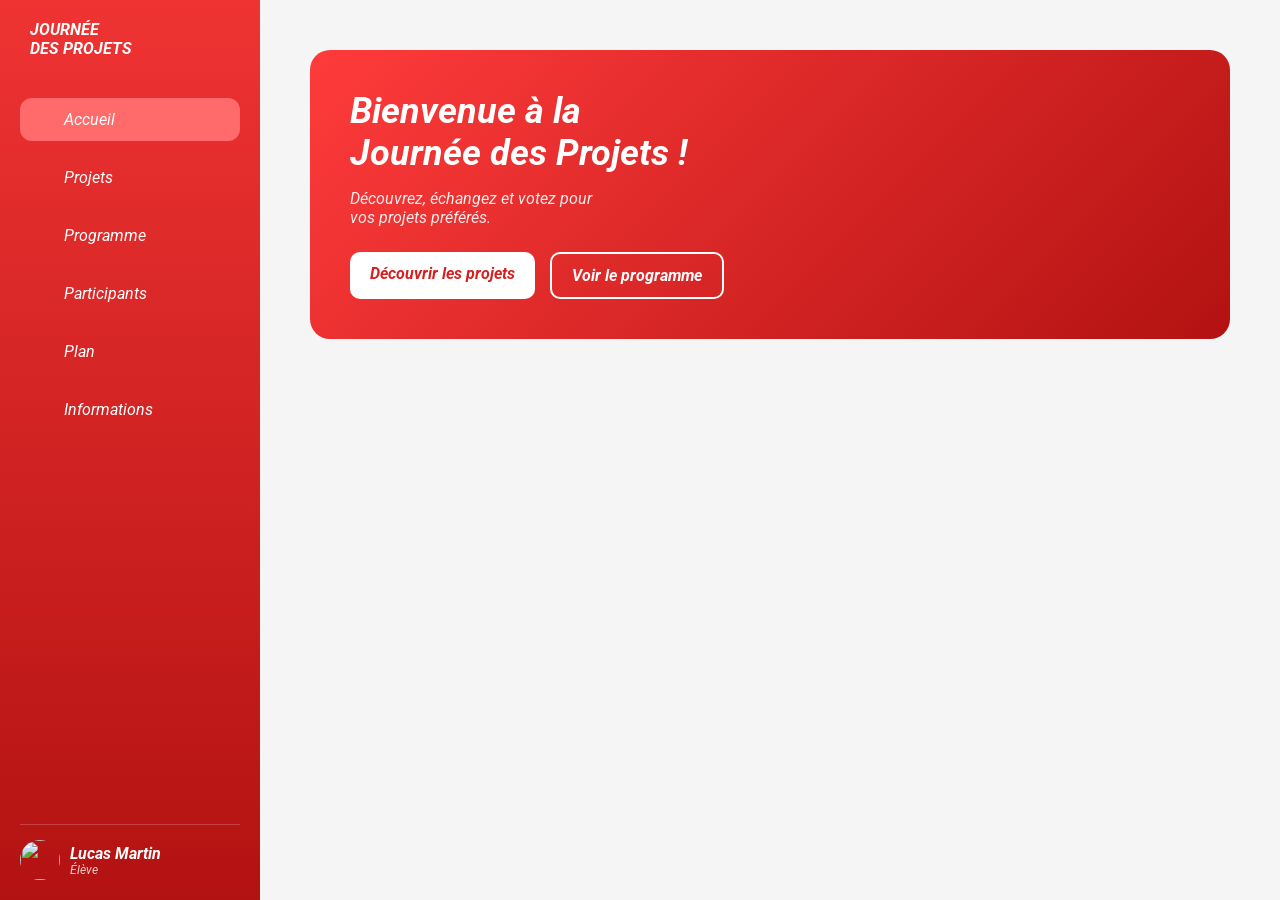
==== page2.html @ 7891aa27 "add" ====
<!DOCTYPE html>
<html lang="fr">
<head>
    <meta charset="UTF-8">
    <meta name = "viewport" content="width=device-width, initial-scale=1.0">

    <title>Entretiens</title>

        <link rel="stylesheet" href="page2.css">
        <script src="script.js"></script>
        <link href="https://fonts.googleapis.com/css2?family=Roboto&display=swap" rel="stylesheet">

        <link rel="icon" href="images/favicon.ico">

        <link rel="icon" type="image/png" sizes="96x96" href="images/favicon-96x96.png">

        <link rel="apple-touch-icon" sizes="180x180" href="images/apple-touch-icon.png">



        <script src="https://kit.fontawesome.com/61523b4b4d.js" crossorigin="anonymous"></script>
</head>

<body>
<div class="menu">

  <div class="top">
    <div class="logo">
      <i class="fa-solid fa-cube"></i>
      <span>JOURNÉE<br>DES PROJETS</span>
    </div>

    <ul class="nav">
      <li class="active"><i class="fa-solid fa-house"></i> Accueil</li>
      <li><i class="fa-solid fa-folder"></i> Projets</li>
      <li><i class="fa-solid fa-calendar"></i> Programme</li>
      <li><i class="fa-solid fa-users"></i> Participants</li>
      <li><i class="fa-solid fa-map"></i> Plan</li>
      <li><i class="fa-solid fa-circle-info"></i> Informations</li>
    </ul>
  </div>

  <div class="bottom">
    <img src="images/user.jpg" alt="">
    <div>
      <strong>Lucas Martin</strong>
      <p>Élève</p>
    </div>
  </div>
</div>



<div class="content">
  <section class="hero">
    <div class="hero-text">
      <h1>Bienvenue à la<br>Journée des Projets !</h1>
      <p>Découvrez, échangez et votez pour<br>vos projets préférés.</p>

      <div class="buttons">
        <a href="#" class="btn primary">Découvrir les projets</a>
        <a href="#" class="btn secondary">Voir le programme</a>
      </div>
    </div>

    <div class="hero-image">
      <img src="images/illustration.png" alt="">
    </div>
  </section>
</div>




</body>
---- page2.css ----
@import url('https://fonts.googleapis.com/css2?family=Roboto:ital,wght@0,100..900;1,100..900&display=swap'); /* Police d'écriture */
* {
    margin: 0;
    padding: 0;
    box-sizing: border-box;
    font-family: "Roboto", sans-serif;
}
body {
    background-color: #f5f5f5;
    overflow-x: hidden;
    overflow: hidden;
    font-family: 'Roboto', sans-serif;
    font-style: italic;
    background-size: cover;
}

ul {
    list-style: none;
}


header {
    background: linear-gradient(to right, #ef3333, #d61f1f);
    padding: 20px 10%;
    color: white;
    font-weight: bold;
    letter-spacing: 2px;
}
.content {
    margin-left: 260px;
    padding: 20px;
}

.menu {
    position: fixed;
    top: 0;
    left: 0;
    width: 260px;
    height: 100%;
    background: linear-gradient(180deg, #ef3333, #b31212);
    padding: 20px;
    display: flex;
    flex-direction: column;
    justify-content: space-between;
    color: white;
}

/* LOGO */
.logo {
    display: flex;
    align-items: center;
    gap: 10px;
    margin-bottom: 40px;
    font-weight: bold;
}

.logo i {
    font-size: 24px;
}

/* NAV */
.nav {
    display: flex;
    flex-direction: column;
    gap: 15px;
}

.nav li {
    list-style: none;
    display: flex;
    align-items: center;
    gap: 12px;
    padding: 12px;
    border-radius: 12px;
    cursor: pointer;
    transition: 0.3s;
}

.nav li:hover {
    background: rgba(255,255,255,0.15);
}

/* bouton actif */
.nav .active {
    background: #ff6b6b;
}

/* icones */
.nav i {
    width: 20px;
    text-align: center;
}

/* BAS (profil) */
.bottom {
    display: flex;
    align-items: center;
    gap: 10px;
    border-top: 1px solid rgba(255,255,255,0.2);
    padding-top: 15px;
}

.bottom img {
    width: 40px;
    height: 40px;
    border-radius: 50%;
}

.bottom p {
    font-size: 12px;
    opacity: 0.8;
}

.hero {
    background: linear-gradient(135deg, #ff3b3b, #b31212);
    border-radius: 20px;
    padding: 40px;
    margin: 30px;
    display: flex;
    justify-content: space-between;
    align-items: center;
    color: white;
}

/* TEXTE */
.hero-text h1 {
    font-size: 36px;
    margin-bottom: 15px;
}

.hero-text p {
    margin-bottom: 25px;
    opacity: 0.9;
}

/* BOUTONS */
.buttons {
    display: flex;
    gap: 15px;
}

.btn {
    padding: 12px 20px;
    border-radius: 10px;
    text-decoration: none;
    font-weight: bold;
    transition: 0.3s;
}

.primary {
    background: white;
    color: #d61f1f; 
}

.secondary {
    border: 2px solid white;
    color: white;
}

.primary:hover {
    background: #f2f2f2;
}

.secondary:hover {
    background: rgba(255,255,255,0.2);
}

/* IMAGE */
.hero-image img {
    width: 250px;
}
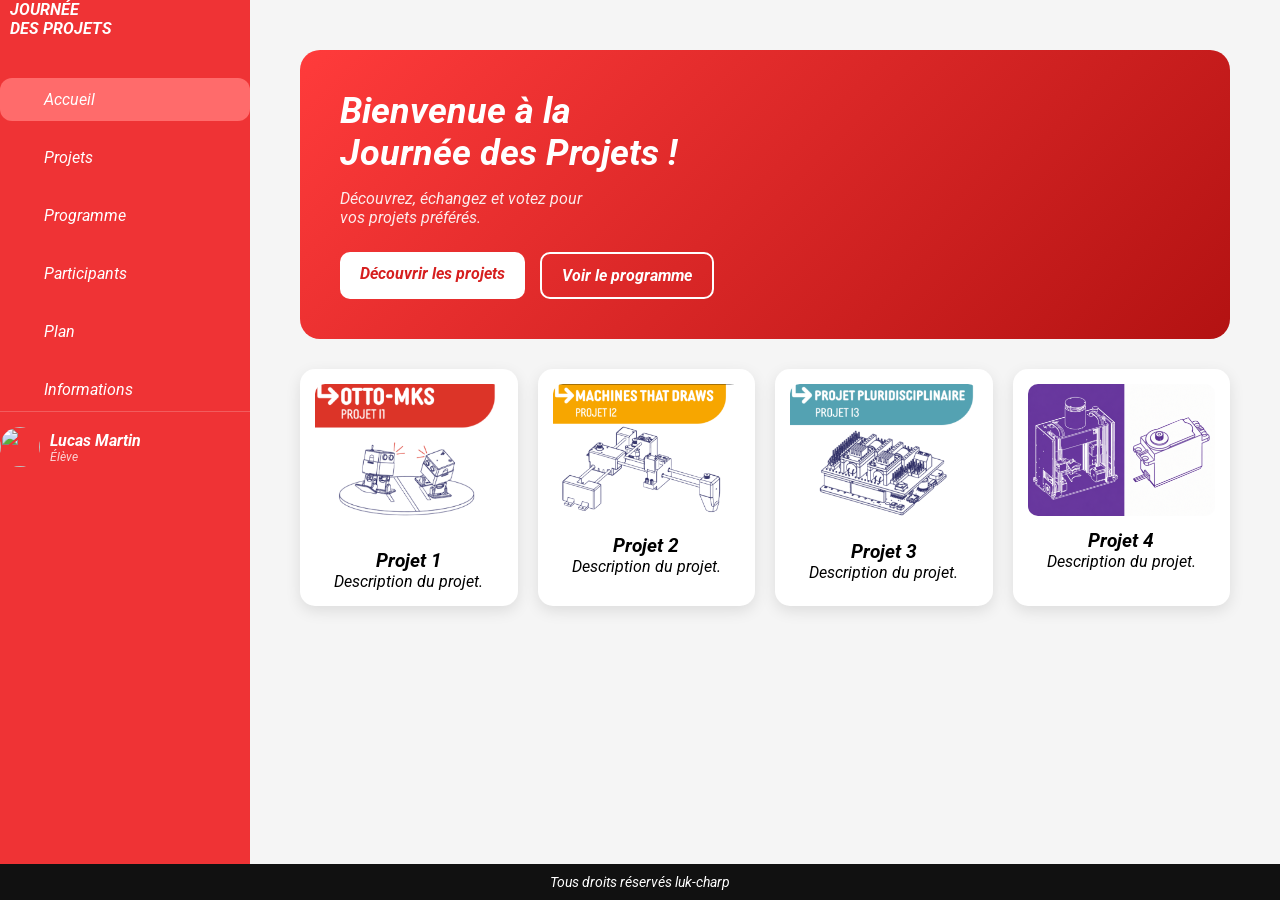
==== commit 257c725f: "bcp" ====
--- a/page2.html
+++ b/page2.html
@@ -22,54 +22,87 @@
 </head>
 
 <body>
-<div class="menu">
+<div class="layout">
+  <aside class="menu">
 
-  <div class="top">
-    <div class="logo">
-      <i class="fa-solid fa-cube"></i>
-      <span>JOURNÉE<br>DES PROJETS</span>
+    <div class="top">
+      <div class="logo">
+        <i class="fa-solid fa-cube"></i>
+        <span>JOURNÉE<br>DES PROJETS</span>
+      </div>
+
+      <ul class="nav">
+        <li class="active"><i class="fa-solid fa-house"></i> Accueil</li>
+        <li><i class="fa-solid fa-folder"></i> Projets</li>
+        <li><i class="fa-solid fa-calendar"></i> Programme</li>
+        <li><i class="fa-solid fa-users"></i> Participants</li>
+        <li><i class="fa-solid fa-map"></i> Plan</li>
+        <li><i class="fa-solid fa-circle-info"></i> Informations</li>
+      </ul>
     </div>
 
-    <ul class="nav">
-      <li class="active"><i class="fa-solid fa-house"></i> Accueil</li>
-      <li><i class="fa-solid fa-folder"></i> Projets</li>
-      <li><i class="fa-solid fa-calendar"></i> Programme</li>
-      <li><i class="fa-solid fa-users"></i> Participants</li>
-      <li><i class="fa-solid fa-map"></i> Plan</li>
-      <li><i class="fa-solid fa-circle-info"></i> Informations</li>
-    </ul>
-  </div>
+    <div class="bottom">
+      <img src="images/user.jpg" alt="">
+      <div>
+        <strong>Lucas Martin</strong>
+        <p>Élève</p>
+      </div>
+    </div>
+  </aside>
 
-  <div class="bottom">
-    <img src="images/user.jpg" alt="">
-    <div>
-      <strong>Lucas Martin</strong>
-      <p>Élève</p>
+
+
+  <div class="content">
+    <section class="hero">
+      <div class="hero-text">
+        <h1>Bienvenue à la<br>Journée des Projets !</h1>  
+        <p>Découvrez, échangez et votez pour<br>vos projets préférés.</p>
+
+        <div class="buttons">
+          <a href="#" class="btn primary">Découvrir les projets</a>
+          <a href="#" class="btn secondary">Voir le programme</a>
+        </div>
+      </div>
+
+      <div class="hero-image">
+        <img src="images/illustration.png" alt="">
+      </div>
+    </section>
+  
+
+  <section class="cartes">
+    
+    <div class="carte">
+      <img src="images/otto.png" alt="">
+      <h3>Projet 1</h3>
+      <p>Description du projet.</p>
     </div>
+
+    <div class="carte">
+      <img src="images/mtd.png" alt="">
+      <h3>Projet 2</h3>
+      <p>Description du projet.</p>
+    </div>
+
+    <div class="carte">
+      <img src="images/PI3.png" alt="">
+      <h3>Projet 3</h3>
+      <p>Description du projet.</p>
+    </div>
+
+    <div class="carte">
+      <img src="images/PI4.png" alt="">
+      <h3>Projet 4</h3>
+      <p>Description du projet.</p>
+    </div>
+
+  </section>
   </div>
 </div>
 
 
 
-<div class="content">
-  <section class="hero">
-    <div class="hero-text">
-      <h1>Bienvenue à la<br>Journée des Projets !</h1>
-      <p>Découvrez, échangez et votez pour<br>vos projets préférés.</p>
-
-      <div class="buttons">
-        <a href="#" class="btn primary">Découvrir les projets</a>
-        <a href="#" class="btn secondary">Voir le programme</a>
-      </div>
-    </div>
-
-    <div class="hero-image">
-      <img src="images/illustration.png" alt="">
-    </div>
-  </section>
-</div>
-
-
-
-
+<footer class="footer">
+  Tous droits réservés luk-charp
+</footer>
 </body>
--- a/page2.css
+++ b/page2.css
@@ -8,9 +8,9 @@
 body {
     background-color: #f5f5f5;
     overflow-x: hidden;
-    overflow: hidden;
     font-family: 'Roboto', sans-serif;
     font-style: italic;
+    padding-bottom: 50px; /* hauteur du footer */
     background-size: cover;
 }
 
@@ -26,24 +26,28 @@
     font-weight: bold;
     letter-spacing: 2px;
 }
+
+
 .content {
-    margin-left: 260px;
-    padding: 20px;
+  margin-left: 250px; /* TRÈS IMPORTANT */
+  padding: 20px;
 }
 
 .menu {
-    position: fixed;
-    top: 0;
-    left: 0;
-    width: 260px;
-    height: 100%;
-    background: linear-gradient(180deg, #ef3333, #b31212);
-    padding: 20px;
-    display: flex;
-    flex-direction: column;
-    justify-content: space-between;
-    color: white;
-}
+  position: fixed;
+  top: 0;
+  left: 0;
+
+  width: 250px; /* adapte à ton design */
+  height: 100vh;
+
+  background: #ef3335;
+  color: white;
+
+  overflow-y: auto; /* si menu long → scroll interne */
+}
+
+
 
 /* LOGO */
 .logo {
@@ -169,3 +173,42 @@
 .hero-image img {
     width: 250px;
 }
+
+.cartes {
+  display: flex;
+  gap: 20px;
+  margin: 30px;
+  flex-wrap: wrap;
+}
+
+.carte {
+  background: white;
+  border-radius: 15px;
+  padding: 15px;
+  flex: 1 1 calc(25% - 20px);
+  box-shadow: 0 5px 15px rgba(0,0,0,0.1);
+  text-align: center;
+}
+
+.carte img {
+  width: 100%;
+  border-radius: 10px;
+  margin-bottom: 10px;
+}
+
+
+.footer {
+  position: fixed;
+  bottom: 0;
+  left: 0;
+  width: 100%;
+
+  background-color: #111;
+  color: white;
+  text-align: center;
+
+  padding: 10px 0;
+  font-size: 14px;
+
+  z-index: 1000;
+}
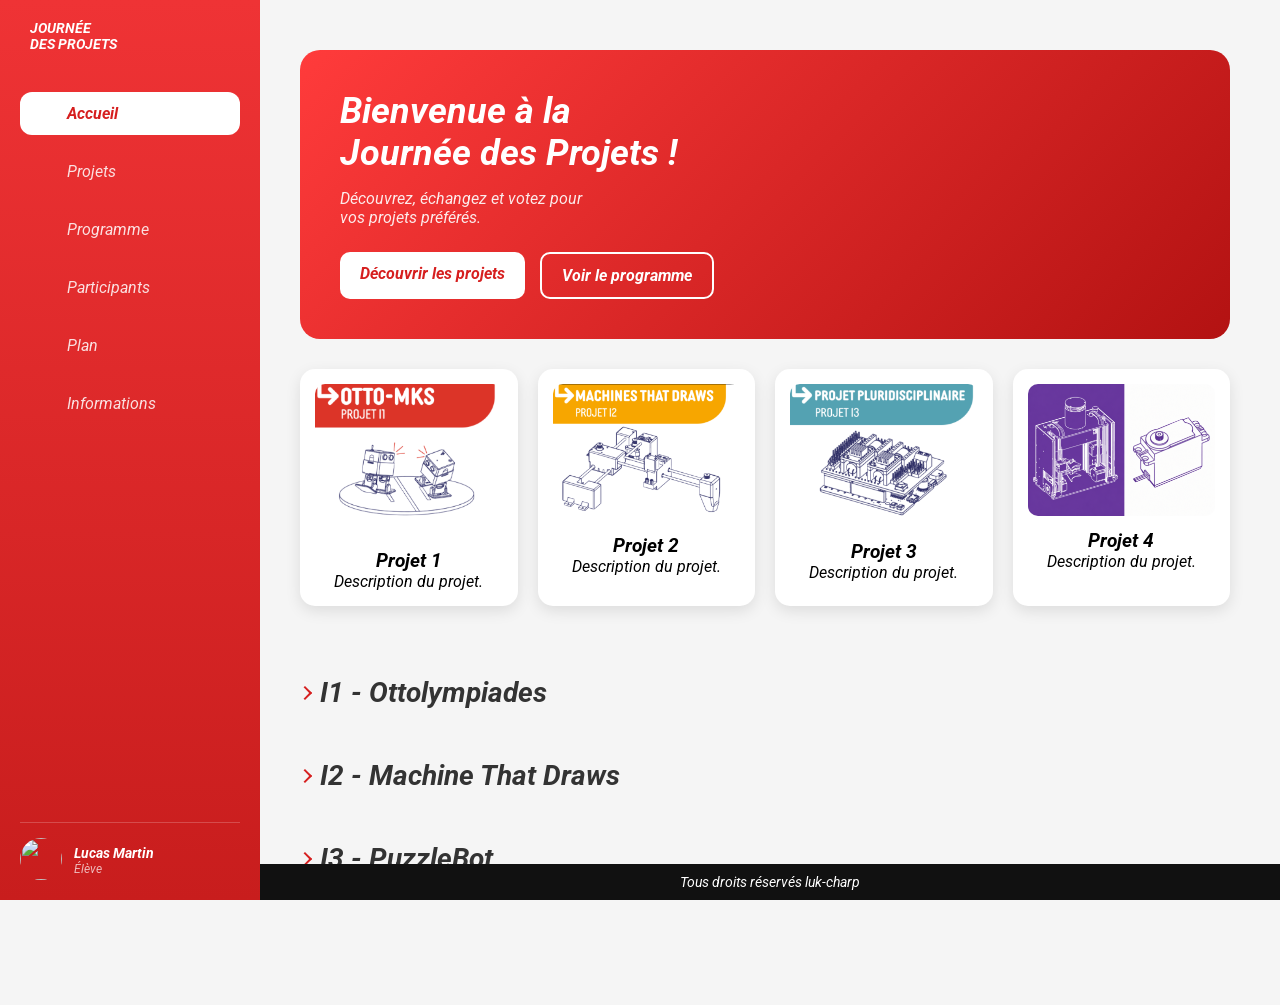
==== commit e42a0dca: "tout" ====
--- a/page2.html
+++ b/page2.html
@@ -7,7 +7,6 @@
     <title>Entretiens</title>
 
         <link rel="stylesheet" href="page2.css">
-        <script src="script.js"></script>
         <link href="https://fonts.googleapis.com/css2?family=Roboto&display=swap" rel="stylesheet">
 
         <link rel="icon" href="images/favicon.ico">
@@ -22,87 +21,247 @@
 </head>
 
 <body>
-<div class="layout">
-  <aside class="menu">
-
-    <div class="top">
-      <div class="logo">
-        <i class="fa-solid fa-cube"></i>
-        <span>JOURNÉE<br>DES PROJETS</span>
+  <div class="layout">
+    <aside class="menu">
+
+      <div class="top">
+        <div class="logo">
+          <i class="fa-solid fa-cube"></i>
+          <span>JOURNÉE<br>DES PROJETS</span>
+        </div>
+
+        <ul class="nav">
+          <li class="active nav-accueil">
+            <i class="fa-solid fa-house"></i> Accueil
+          </li>
+
+          <li class="nav-projets">
+            <i class="fa-solid fa-folder"></i> Projets
+          </li>
+
+          <li class="nav-programme">
+            <i class="fa-solid fa-calendar"></i> Programme
+          </li>
+
+          <li class="nav-participants">
+            <i class="fa-solid fa-users"></i> Participants
+          </li>
+
+          <li class="nav-plan">
+            <i class="fa-solid fa-map"></i> Plan
+          </li>
+
+          <li class="nav-infos">
+            <i class="fa-solid fa-circle-info"></i> Informations
+          </li>
+        </ul>
       </div>
 
-      <ul class="nav">
-        <li class="active"><i class="fa-solid fa-house"></i> Accueil</li>
-        <li><i class="fa-solid fa-folder"></i> Projets</li>
-        <li><i class="fa-solid fa-calendar"></i> Programme</li>
-        <li><i class="fa-solid fa-users"></i> Participants</li>
-        <li><i class="fa-solid fa-map"></i> Plan</li>
-        <li><i class="fa-solid fa-circle-info"></i> Informations</li>
-      </ul>
+      <div class="bottom">
+        <img src="images/user.jpg" alt="">
+        <div>
+          <strong>Lucas Martin</strong>
+          <p>Élève</p>
+        </div>
+      </div>
+    </aside>
+
+
+
+    <div class="content">
+      <section class="hero" id="accueil">
+        <div class="hero-text">
+          <h1>Bienvenue à la<br>Journée des Projets !</h1>  
+          <p>Découvrez, échangez et votez pour<br>vos projets préférés.</p>
+
+          <div class="buttons">
+            <a href="#" class="btn primary">Découvrir les projets</a>
+            <a href="#" class="btn secondary">Voir le programme</a>
+          </div>
+        </div>
+
+        <div class="hero-image">
+          <img src="images/illustration.png" alt="">
+        </div>
+      </section>
+    
+
+      <section class="cartes">
+        
+        <div class="carte">
+          <img src="images/otto.png" alt="">
+          <h3>Projet 1</h3>
+          <p>Description du projet.</p>
+        </div>
+
+        <div class="carte">
+          <img src="images/mtd.png" alt="">
+          <h3>Projet 2</h3>
+          <p>Description du projet.</p>
+        </div>
+
+        <div class="carte">
+          <img src="images/PI3.png" alt="">
+          <h3>Projet 3</h3>
+          <p>Description du projet.</p>
+        </div>
+
+        <div class="carte">
+          <img src="images/PI4.png" alt="">
+          <h3>Projet 4</h3>
+          <p>Description du projet.</p>
+        </div>
+
+      </section>
+    
+
+
+      <section class="projet-detail" id="projets">
+
+        <h2 class="toggle">I1 - Ottolympiades</h2>
+
+        <div class="texte-projet contenu">
+
+          <p>
+            Les étudiants de première année présenteront leur tout premier projet d'ingénierie à travers leur participation aux 
+            <strong class="highlight">Ottolympiades</strong>, une compétition 
+            <strong>ludique et technique</strong> centrée autour des robots Otto, 
+            qu'ils ont entièrement conçus, fabriqués et programmés dans le cadre du cours 
+            <strong>Otto-MKS</strong>.
+          </p>
+          <p>
+            Ce projet constitue pour beaucoup leur première expérience complète de 
+            <strong>fabrication numérique</strong> et de 
+            <strong>programmation embarquée</strong>. 
+            Après avoir découvert les bases de la 
+            <strong>conception 3D</strong>, de l'impression et de l'assemblage mécanique, 
+            les étudiants ont programmé leurs robots pour qu'ils soient capables de 
+            <em>se déplacer, détecter des obstacles et interagir avec leur environnement</em>.
+          </p>
+
+          <p>
+            Lors de cette journée, les robots affronteront d'autres Otto, y compris ceux réalisés 
+            par des élèves de lycées invités, dans une série d'épreuves originales :
+          </p>
+
+          <ul class="liste-epreuves">
+            <li><span>Course chronométrée</span> - vitesse et précision</li>
+            <li><span>Parcours d'obstacles</span> - agilité</li>
+            <li><span>Combat de sumo</span> - stratégie et robustesse</li>
+            <li><span>Tir à la corde</span> - force motrice</li>
+          </ul>
+
+          <p>
+            Cette compétition, à la fois <strong>pédagogique et festive</strong>, est arbitrée par 
+            <strong class="highlight">UniMakers</strong>. 
+            Elle valorise l'apprentissage par la pratique, l'appropriation des outils du 
+            <strong>MakerSpace</strong>, et le plaisir de voir son robot évoluer dans un environnement réel.
+          </p>
+
+        </div>
+
+        <h2 class="toggle">I2 - Machine That Draws</h2>
+
+        <div class="texte-projet contenu">
+
+                <p>
+          Les étudiants de deuxième année présentent un projet original mêlant 
+          <strong class="highlight">créativité et ingénierie</strong> à travers 
+          <strong>Machines That Draws</strong>, un défi artistique et technique 
+          consistant à concevoir des machines capables de dessiner de manière autonome.
+        </p>
+
+        <p>
+          Ce projet, réparti sur deux semestres, plonge les étudiants dans une démarche 
+          complète de <strong>conception et d'innovation</strong>. 
+          À partir d'une feuille blanche, ils imaginent des systèmes uniques sans modèle imposé, 
+          combinant <strong>design, mécanique et programmation</strong>.
+        </p>
+
+        <p>
+          Après avoir conçu leurs machines en 
+          <strong>CAO</strong>, les étudiants fabriquent leurs pièces au 
+          <strong>MakerSpace</strong> grâce à l'impression 3D et à la découpe numérique. 
+          Ils intègrent ensuite des composants tels que 
+          <strong>moteurs pas à pas</strong> et <strong>servomoteurs</strong>, 
+          puis développent des programmes capables de générer des dessins de façon autonome.
+        </p>
+
+        <p>
+          Le projet se déroule en deux grandes phases :
+        </p>
+
+        <ul class="liste-epreuves">
+          <li><span>Proof of Concept (POC)</span> - validation des principes mécaniques et premiers tracés</li>
+          <li><span>Optimisation et création</span> - amélioration du système et exploration artistique</li>
+        </ul>
+
+        <p>
+          Lors de la journée des projets, ces machines fonctionneront en continu, 
+          produisant en temps réel des œuvres uniques. 
+          Chaque réalisation illustre la capacité des étudiants à transformer une idée abstraite 
+          en un objet <strong>fonctionnel, innovant et parfois même poétique</strong>.
+        </p>
+
+        </div>
+
+        <h2 class="toggle">I3 - PuzzleBot</h2>
+
+        <div class="texte-projet contenu">
+
+                    <p>
+            En troisième année, les étudiants relèvent un défi technique commun à travers le 
+            <strong class="highlight">projet PuzzleBot</strong>. 
+            L'objectif est de concevoir un système robotique capable de 
+            <strong>résoudre automatiquement un puzzle physique</strong>, 
+            en mobilisant l'ensemble des compétences acquises au cours de leur formation.
+          </p>
+
+          <p>
+            PuzzleBot propose un cadre commun, tout en laissant une grande liberté dans les approches techniques. 
+            Chaque équipe développe ainsi sa propre solution pour répondre à une même problématique, 
+            en combinant <strong>électronique, mécanique, informatique et algorithmique</strong>.
+          </p>
+
+          <p>
+            Le projet implique la conception d'un système intégrant :
+          </p>
+
+          <ul class="liste-epreuves">
+            <li><span>Système mécanique</span> - manipulation physique du puzzle</li>
+            <li><span>Détection et analyse</span> - identification des pièces</li>
+            <li><span>Résolution algorithmique</span> - logique de résolution automatisée</li>
+          </ul>
+
+          <p>
+            Lors de la Journée des Projets, chaque groupe disposera d'un espace pour présenter ses travaux au public : 
+            <strong>prototype, démonstrations en direct, supports techniques et documentations</strong> seront au rendez-vous.
+          </p>
+
+          <p>
+            C'est l'occasion pour les visiteurs d'échanger directement avec les étudiants sur leurs 
+            <em>choix techniques, les difficultés rencontrées, les résultats obtenus et les perspectives d'évolution</em>.
+          </p>
+
+          <p>
+            Ce projet incarne pleinement l'esprit d'ingénierie collaboratif porté par 
+            <strong class="highlight">UniLaSalle</strong>, avec des réalisations concrètes 
+            qui témoignent de la capacité des étudiants à <strong>innover, résoudre des problèmes complexes et travailler en équipe</strong>.
+          </p>
+
+        </div>
+
+
+        
+
+      </section>
+
+
+
     </div>
-
-    <div class="bottom">
-      <img src="images/user.jpg" alt="">
-      <div>
-        <strong>Lucas Martin</strong>
-        <p>Élève</p>
-      </div>
-    </div>
-  </aside>
-
-
-
-  <div class="content">
-    <section class="hero">
-      <div class="hero-text">
-        <h1>Bienvenue à la<br>Journée des Projets !</h1>  
-        <p>Découvrez, échangez et votez pour<br>vos projets préférés.</p>
-
-        <div class="buttons">
-          <a href="#" class="btn primary">Découvrir les projets</a>
-          <a href="#" class="btn secondary">Voir le programme</a>
-        </div>
-      </div>
-
-      <div class="hero-image">
-        <img src="images/illustration.png" alt="">
-      </div>
-    </section>
-  
-
-  <section class="cartes">
-    
-    <div class="carte">
-      <img src="images/otto.png" alt="">
-      <h3>Projet 1</h3>
-      <p>Description du projet.</p>
-    </div>
-
-    <div class="carte">
-      <img src="images/mtd.png" alt="">
-      <h3>Projet 2</h3>
-      <p>Description du projet.</p>
-    </div>
-
-    <div class="carte">
-      <img src="images/PI3.png" alt="">
-      <h3>Projet 3</h3>
-      <p>Description du projet.</p>
-    </div>
-
-    <div class="carte">
-      <img src="images/PI4.png" alt="">
-      <h3>Projet 4</h3>
-      <p>Description du projet.</p>
-    </div>
-
-  </section>
-  </div>
-</div>
-
-
-
-<footer class="footer">
-  Tous droits réservés luk-charp
-</footer>
+</div> 
+  <footer class="footer">
+    Tous droits réservés luk-charp
+  </footer>
+<script src="page2.js"></script>
 </body>
--- a/page2.css
+++ b/page2.css
@@ -38,81 +38,120 @@
   top: 0;
   left: 0;
 
-  width: 250px; /* adapte à ton design */
+  width: 260px;
   height: 100vh;
 
-  background: #ef3335;
+  background: linear-gradient(180deg, #ef3335, #c81d1d);
   color: white;
 
-  overflow-y: auto; /* si menu long → scroll interne */
-}
-
-
+  display: flex;
+  flex-direction: column;
+  justify-content: space-between;
+
+  padding: 20px;
+}
+
+
+
+/* TOP */
+.top {
+  display: flex;
+  flex-direction: column;
+}
 
 /* LOGO */
 .logo {
-    display: flex;
-    align-items: center;
-    gap: 10px;
-    margin-bottom: 40px;
-    font-weight: bold;
+  display: flex;
+  align-items: center;
+  gap: 10px;
+  margin-bottom: 40px;
+  font-weight: bold;
+  font-size: 14px;
 }
 
 .logo i {
-    font-size: 24px;
+  font-size: 26px;
 }
 
 /* NAV */
 .nav {
-    display: flex;
-    flex-direction: column;
-    gap: 15px;
-}
-
+  display: flex;
+  flex-direction: column;
+  gap: 10px;
+}
+
+/* ITEM */
 .nav li {
-    list-style: none;
-    display: flex;
-    align-items: center;
-    gap: 12px;
-    padding: 12px;
-    border-radius: 12px;
-    cursor: pointer;
-    transition: 0.3s;
-}
-
+  display: flex;
+  align-items: center;
+  gap: 12px;
+
+  padding: 12px 15px;
+  border-radius: 12px;
+
+  cursor: pointer;
+  transition: all 0.3s ease;
+
+  opacity: 0.85;
+}
+
+/* HOVER */
 .nav li:hover {
-    background: rgba(255,255,255,0.15);
-}
-
-/* bouton actif */
+  background: rgba(255,255,255,0.15);
+  transform: translateX(5px);
+  opacity: 1;
+}
+
+/* ACTIF */
 .nav .active {
-    background: #ff6b6b;
-}
-
-/* icones */
+  background: white;
+  color: #d61f1f;
+  font-weight: bold;
+  opacity: 1;
+}
+
+/* ICONES */
 .nav i {
-    width: 20px;
-    text-align: center;
+  width: 20px;
+  text-align: center;
+  font-size: 16px;
+}
+
+/* SÉPARATION */
+.nav li:not(:last-child) {
+  margin-bottom: 5px;
 }
 
 /* BAS (profil) */
 .bottom {
-    display: flex;
-    align-items: center;
-    gap: 10px;
-    border-top: 1px solid rgba(255,255,255,0.2);
-    padding-top: 15px;
+  display: flex;
+  align-items: center;
+  gap: 12px;
+
+  padding-top: 15px;
+  border-top: 1px solid rgba(255,255,255,0.2);
+
+  cursor: pointer;
+  transition: 0.3s;
+}
+
+.bottom:hover {
+  opacity: 0.8;
 }
 
 .bottom img {
-    width: 40px;
-    height: 40px;
-    border-radius: 50%;
+  width: 42px;
+  height: 42px;
+  border-radius: 50%;
+}
+
+.bottom strong {
+  font-size: 14px;
 }
 
 .bottom p {
-    font-size: 12px;
-    opacity: 0.8;
+  font-size: 12px;
+  opacity: 0.7;
 }
 
 .hero {
@@ -196,12 +235,82 @@
   margin-bottom: 10px;
 }
 
+.projet-detail {
+  margin: 40px 30px;
+}
+
+/* TITRE */
+.projet-detail h2 {
+  font-size: 28px;
+  margin-bottom: 20px;
+  margin-top: 30px;
+  color: #333;
+}
+
+
+/* TEXTE */
+.texte-projet {
+  max-width: 900px;
+  color: #444;
+  line-height: 1.6;
+}
+
+/* LISTE */
+.texte-projet ul {
+  margin-top: 10px;
+}
+
+.texte-projet li {
+  margin-bottom: 8px;
+}
+
+.texte-projet li span {
+  color: #e53935;
+  font-weight: bold;
+}
+
+.contenu {
+  max-height: 1000px;
+  overflow: hidden;
+  transition: max-height 0.4s ease;
+}
+
+.contenu.retracte {
+  max-height: 0;
+}
+
+.toggle {
+  cursor: pointer;
+  display: inline-flex;
+  align-items: center;
+  gap: 10px;
+}
+
+/* flèche moderne */
+.toggle::before {
+  content: "";
+  width: 8px;
+  height: 8px;
+
+  border-right: 2px solid #d61f1f;
+  border-bottom: 2px solid #d61f1f;
+
+  transform: rotate(45deg);
+  transition: transform 0.3s ease;
+}
+
+/* quand fermé */
+.toggle.ferme::before {
+  transform: rotate(-45deg);
+}
+
 
 .footer {
   position: fixed;
   bottom: 0;
-  left: 0;
-  width: 100%;
+
+  left: 260px; /* même largeur que ton menu */
+  width: calc(100% - 260px);
 
   background-color: #111;
   color: white;
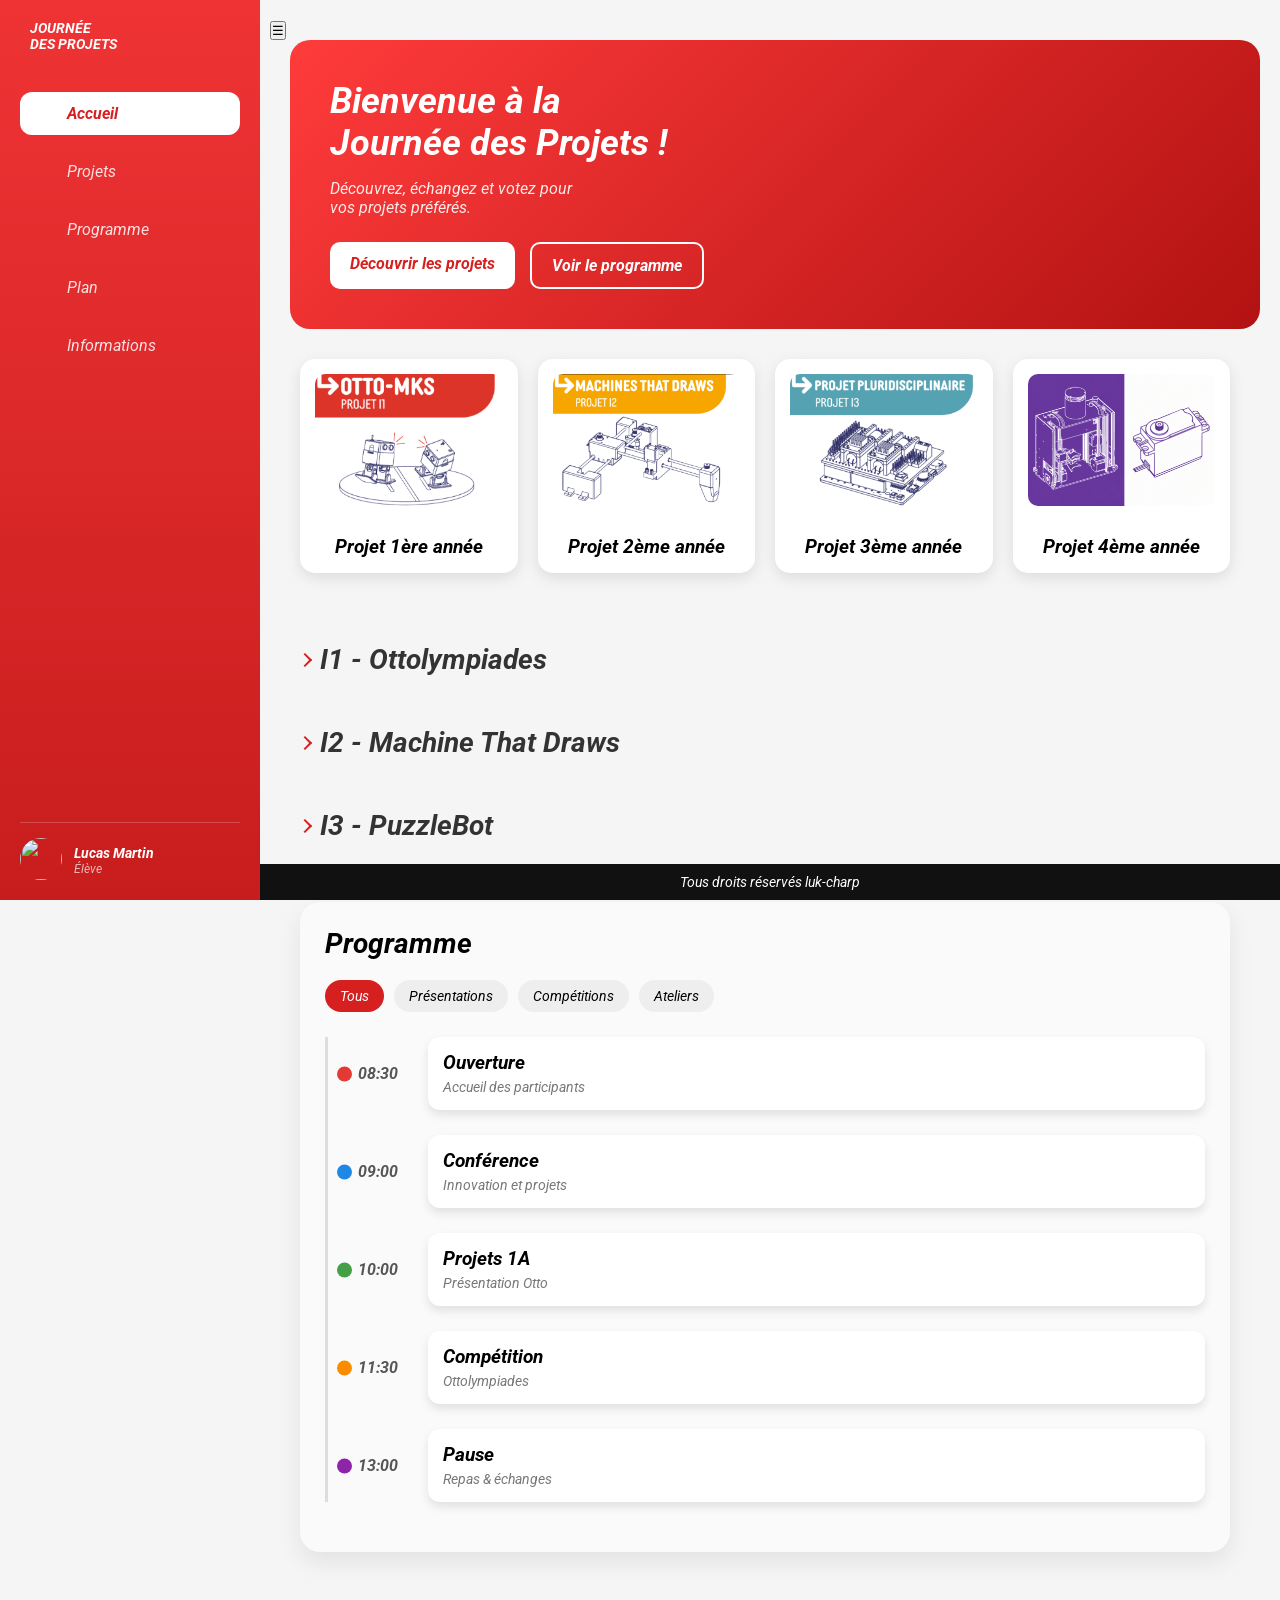
==== commit 9a8800df: "responsive" ====
--- a/page2.html
+++ b/page2.html
@@ -4,9 +4,10 @@
     <meta charset="UTF-8">
     <meta name = "viewport" content="width=device-width, initial-scale=1.0">
 
-    <title>Entretiens</title>
+    <title>Journée des Projets</title>
 
         <link rel="stylesheet" href="page2.css">
+        <link rel="stylesheet" href="page2resp.css" media="screen and (max-width: 1024px)">
         <link href="https://fonts.googleapis.com/css2?family=Roboto&display=swap" rel="stylesheet">
 
         <link rel="icon" href="images/favicon.ico">
@@ -41,10 +42,6 @@
 
           <li class="nav-programme">
             <i class="fa-solid fa-calendar"></i> Programme
-          </li>
-
-          <li class="nav-participants">
-            <i class="fa-solid fa-users"></i> Participants
           </li>
 
           <li class="nav-plan">
@@ -69,6 +66,7 @@
 
 
     <div class="content">
+      <button class="burger">☰</button>
       <section class="hero" id="accueil">
         <div class="hero-text">
           <h1>Bienvenue à la<br>Journée des Projets !</h1>  
@@ -90,26 +88,26 @@
         
         <div class="carte">
           <img src="images/otto.png" alt="">
-          <h3>Projet 1</h3>
-          <p>Description du projet.</p>
+          <h3>Projet 1ère année</h3>
+           
         </div>
 
         <div class="carte">
           <img src="images/mtd.png" alt="">
-          <h3>Projet 2</h3>
-          <p>Description du projet.</p>
+          <h3>Projet 2ème année</h3>
+           
         </div>
 
         <div class="carte">
           <img src="images/PI3.png" alt="">
-          <h3>Projet 3</h3>
-          <p>Description du projet.</p>
+          <h3>Projet 3ème année</h3>
+           
         </div>
 
         <div class="carte">
           <img src="images/PI4.png" alt="">
-          <h3>Projet 4</h3>
-          <p>Description du projet.</p>
+          <h3>Projet 4ème année</h3>
+           
         </div>
 
       </section>
@@ -258,8 +256,68 @@
 
 
 
-    </div>
+
+    <section class="programme" id="programme">
+
+      <h2><i class="fa-solid fa-calendar"></i> Programme</h2>
+
+      <!-- filtres -->
+      <div class="filtres">
+        <span class="filtre active">Tous</span>
+        <span class="filtre">Présentations</span>
+        <span class="filtre">Compétitions</span>
+        <span class="filtre">Ateliers</span>
+      </div>
+
+      <!-- timeline -->
+      <div class="timeline">
+
+        <div class="event rouge">
+          <span class="heure">08:30</span>
+          <div class="contenu-event">
+            <h3>Ouverture</h3>
+            <p>Accueil des participants</p>
+          </div>
+        </div>
+
+        <div class="event bleu">
+          <span class="heure">09:00</span>
+          <div class="contenu-event">
+            <h3>Conférence</h3>
+            <p>Innovation et projets</p>
+          </div>
+        </div>
+
+        <div class="event vert">
+          <span class="heure">10:00</span>
+          <div class="contenu-event">
+            <h3>Projets 1A</h3>
+            <p>Présentation Otto</p>
+          </div>
+        </div>
+
+        <div class="event orange">
+          <span class="heure">11:30</span>
+          <div class="contenu-event">
+            <h3>Compétition</h3>
+            <p>Ottolympiades</p>
+          </div>
+        </div>
+
+        <div class="event violet">
+          <span class="heure">13:00</span>
+          <div class="contenu-event">
+            <h3>Pause</h3>
+            <p>Repas & échanges</p>
+          </div>
+        </div>
+
+      </div>
+
+    </section>
 </div> 
+
+
   <footer class="footer">
     Tous droits réservés luk-charp
   </footer>
--- a/page2.css
+++ b/page2.css
@@ -158,7 +158,8 @@
     background: linear-gradient(135deg, #ff3b3b, #b31212);
     border-radius: 20px;
     padding: 40px;
-    margin: 30px;
+    margin-top: 0;
+    margin-left: 20px;
     display: flex;
     justify-content: space-between;
     align-items: center;
@@ -226,6 +227,10 @@
   padding: 15px;
   flex: 1 1 calc(25% - 20px);
   box-shadow: 0 5px 15px rgba(0,0,0,0.1);
+
+  display: flex;
+  flex-direction: column;
+  justify-content: space-between; /* clé pour aligner */
   text-align: center;
 }
 
@@ -304,6 +309,101 @@
   transform: rotate(-45deg);
 }
 
+.programme {
+  margin: 40px 30px;
+  background: #fafafa;
+  padding: 25px;
+  border-radius: 20px;
+  box-shadow: 0 10px 25px rgba(0,0,0,0.08);
+}
+
+.programme h2 {
+  font-size: 28px;
+  margin-bottom: 20px;
+}
+
+/* filtres */
+.filtres {
+  display: flex;
+  gap: 10px;
+  margin-bottom: 25px;
+}
+
+.filtre {
+  padding: 8px 15px;
+  border-radius: 20px;
+  background: #eee;
+  cursor: pointer;
+  font-size: 14px;
+  transition: 0.3s;
+}
+
+.filtre.active {
+  background: #d61f1f;
+  color: white;
+}
+
+/* timeline */
+.timeline {
+  position: relative;
+  border-left: 3px solid #ddd;
+  padding-left: 20px;
+}
+
+.event {
+  display: flex;
+  margin-bottom: 25px;
+  position: relative;
+  align-items: center; /* 🔥 correction clé */
+  
+}
+
+.event::before {
+  content: "";
+  position: absolute;
+  left: -11px;
+  top: 50%; /* clé */
+  transform: translateY(-50%); /* centre parfaitement */
+
+  width: 15px;
+  height: 15px;
+  border-radius: 50%;
+  background: #d61f1f;
+}
+
+/* heure */
+.heure {
+  width: 70px;
+  font-weight: bold;
+  color: #555;
+  margin-left: 10px;
+}
+
+/* carte */
+.contenu-event {
+  background: white;
+  padding: 15px;
+  border-radius: 12px;
+  flex: 1;
+  box-shadow: 0 5px 10px rgba(0,0,0,0.1);
+}
+
+.contenu-event h3 {
+  margin-bottom: 5px;
+}
+
+.contenu-event p {
+  font-size: 14px;
+  color: #777;
+}
+
+/* couleurs catégories */
+.rouge::before { background: #e53935; }
+.bleu::before { background: #1e88e5; }
+.vert::before { background: #43a047; }
+.orange::before { background: #fb8c00; }
+.violet::before { background: #8e24aa; }
+
 
 .footer {
   position: fixed;
--- a/page2resp.css
+++ b/page2resp.css
@@ -0,0 +1,136 @@
+@media (max-width: 1024px) {
+
+  /* MENU CACHE */
+  .menu {
+    position: fixed;
+    left: -260px;
+    transition: 0.3s;
+    z-index: 2000;
+    pointer-events: none;
+    opacity: 0;
+
+  }
+
+  .menu.open {
+    left: 0;
+    pointer-events: auto;
+    opacity: 1;
+  }
+
+  .menu.open ~ .content .burger {
+  display: none;
+}
+
+  /* CONTENU */
+  .content {
+    margin-left: 0;
+    padding: 15px;
+  }
+
+  /* HERO */
+  .hero {
+    flex-direction: column;
+    text-align: center;
+    padding: 25px;
+  }
+
+  .hero-text h1 {
+    font-size: 24px;
+  }
+
+  .hero-image img {
+    width: 180px;
+    margin-top: 20px;
+  }
+
+  /* CARTES */
+  .cartes {
+    flex-direction: column;
+    margin: 20px 10px;
+  }
+
+  .carte {
+    flex: 1 1 100%;
+  }
+
+  /* PROGRAMME */
+  .programme {
+    margin: 20px 10px;
+    padding: 15px;
+  }
+
+  .event {
+    flex-direction: column;
+    align-items: flex-start;
+  }
+
+  .heure {
+    margin-bottom: 5px;
+  }
+
+.burger {
+  position: fixed;
+  top: 15px;
+  left: 15px;
+  z-index: 3000;
+
+  background: #d61f1f;
+  color: white;
+  border: none;
+  padding: 10px 12px;
+  border-radius: 8px;
+  font-size: 20px;
+}
+
+  /* FOOTER */
+  .footer {
+    left: 0;
+    width: 100%;
+  }
+
+}
+
+/* Ajout de styles pour les écrans de moins de 768px */
+@media (max-width: 768px) {
+  .menu {
+    width: 100%;
+    height: auto;
+    position: relative;
+  }
+
+  .content {
+    margin-left: 0;
+    padding: 10px;
+  }
+
+  .hero-text h1 {
+    font-size: 20px;
+  }
+
+  .hero-image img {
+    width: 150px;
+  }
+
+  .cartes {
+    margin: 10px 5px;
+  }
+}
+
+/* Ajout de styles pour les écrans de moins de 480px */
+@media (max-width: 480px) {
+  .menu {
+    font-size: 14px;
+  }
+
+  .hero-text h1 {
+    font-size: 18px;
+  }
+
+  .hero-image img {
+    width: 120px;
+  }
+
+  .cartes {
+    margin: 5px;
+  }
+}
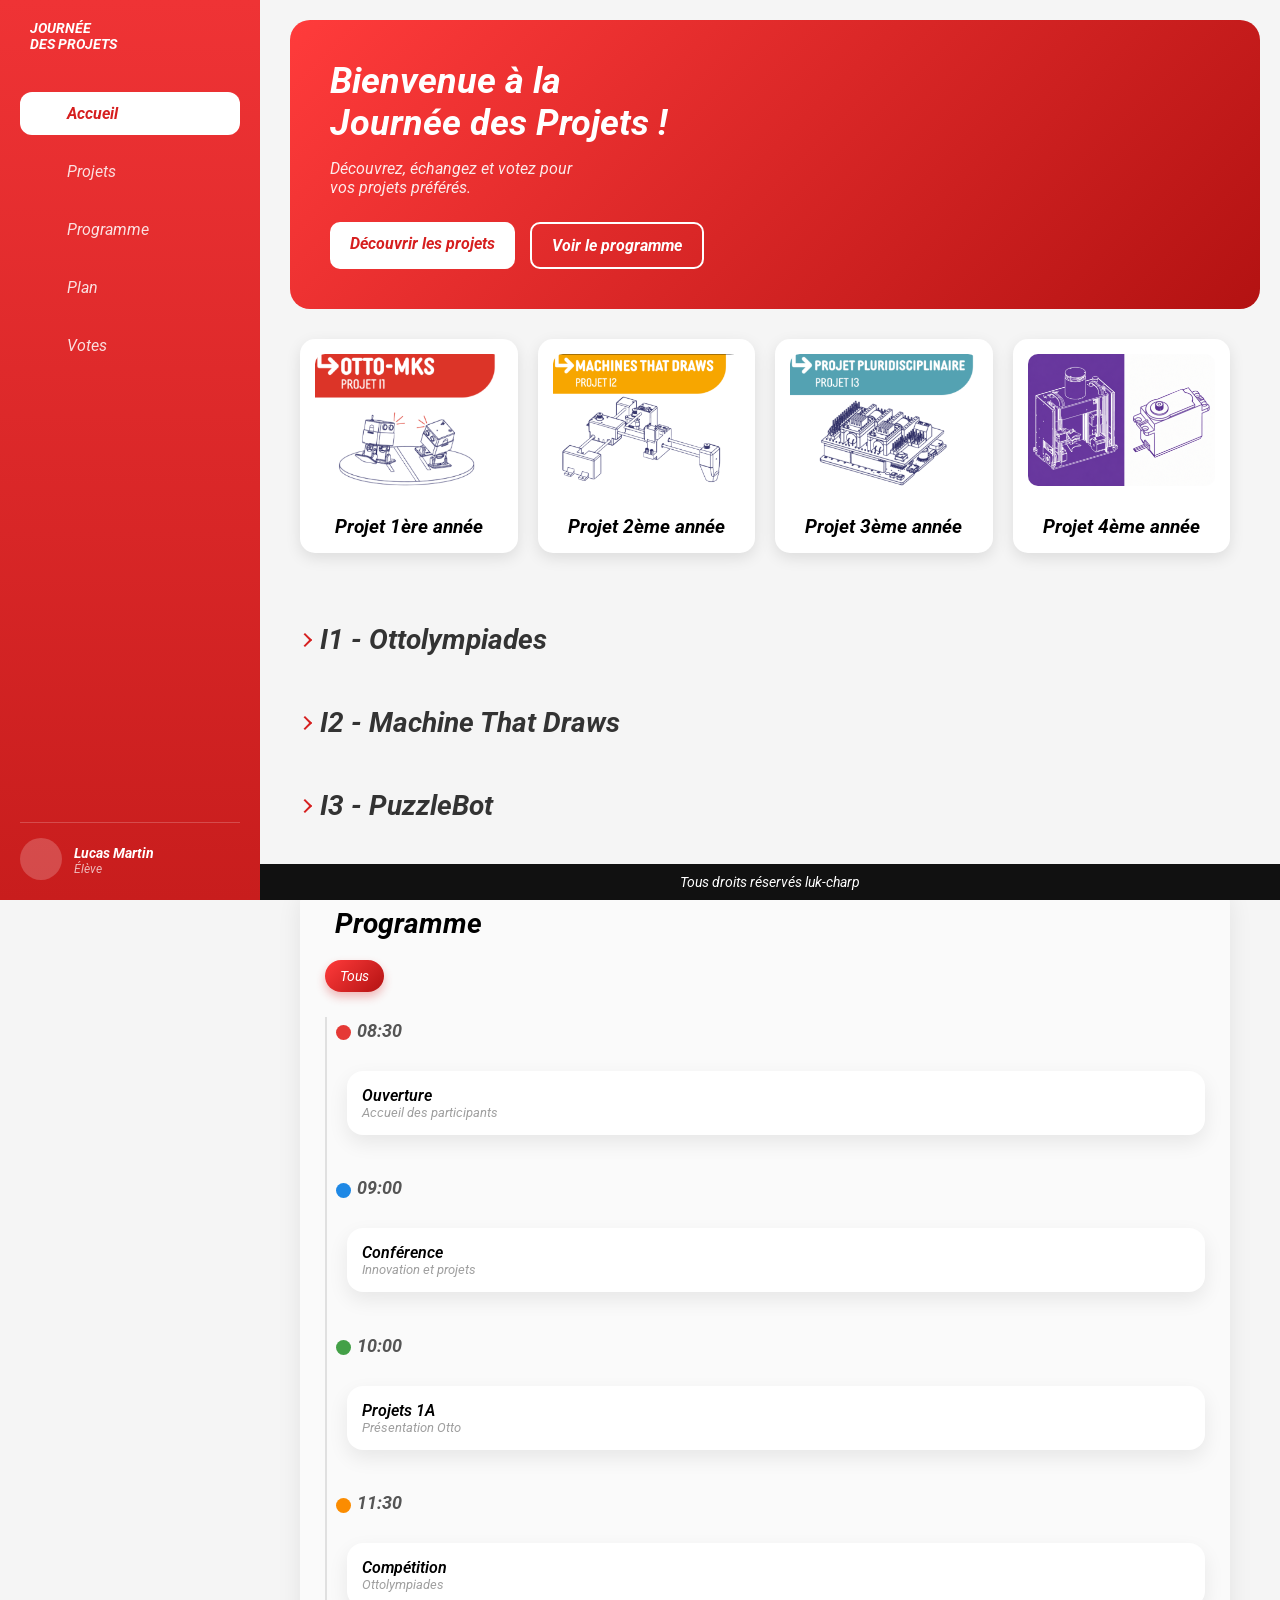
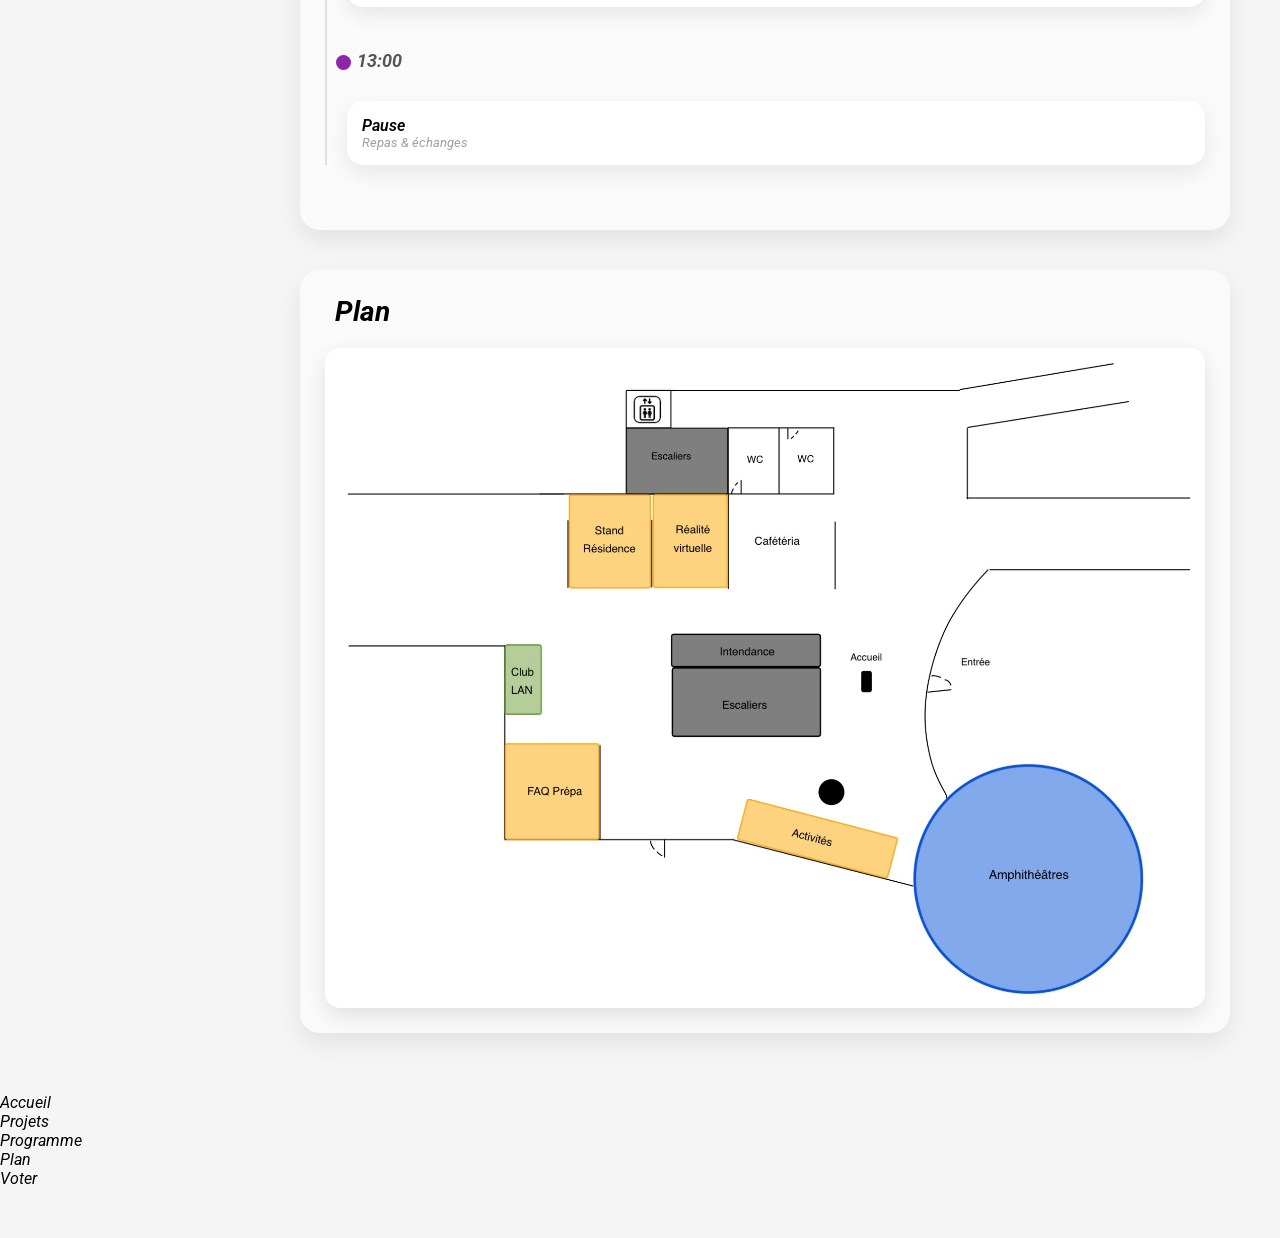
==== commit a1701ac4: "aprem" ====
--- a/page2.html
+++ b/page2.html
@@ -49,13 +49,13 @@
           </li>
 
           <li class="nav-infos">
-            <i class="fa-solid fa-circle-info"></i> Informations
+            <i class="fa-solid fa-square-poll-vertical"></i> Votes
           </li>
         </ul>
       </div>
 
       <div class="bottom">
-        <img src="images/user.jpg" alt="">
+        <i class="fa-solid fa-user"></i>
         <div>
           <strong>Lucas Martin</strong>
           <p>Élève</p>
@@ -66,7 +66,7 @@
 
 
     <div class="content">
-      <button class="burger">☰</button>
+
       <section class="hero" id="accueil">
         <div class="hero-text">
           <h1>Bienvenue à la<br>Journée des Projets !</h1>  
@@ -264,9 +264,6 @@
       <!-- filtres -->
       <div class="filtres">
         <span class="filtre active">Tous</span>
-        <span class="filtre">Présentations</span>
-        <span class="filtre">Compétitions</span>
-        <span class="filtre">Ateliers</span>
       </div>
 
       <!-- timeline -->
@@ -312,6 +309,16 @@
           </div>
         </div>
 
+      </div>
+
+    </section>
+
+    <section class="plan" id="plan">
+
+      <h2><i class="fa-solid fa-map"></i> Plan</h2>
+
+      <div class="plan-container">
+        <img src="images/plan1er.jpeg" alt="Plan du bâtiment">
       </div>
 
     </section>
@@ -321,5 +328,35 @@
   <footer class="footer">
     Tous droits réservés luk-charp
   </footer>
+
+
+
+<nav class="bottom-nav">
+  <div class="nav-item nav-accueil active">
+    <i class="fa-solid fa-house"></i>
+    <span>Accueil</span>
+  </div>
+
+  <div class="nav-item nav-projets">
+    <i class="fa-solid fa-folder"></i>
+    <span>Projets</span>
+  </div>
+
+  <div class="nav-item nav-programme">
+    <i class="fa-solid fa-calendar"></i>
+    <span>Programme</span>
+  </div>
+
+  <div class="nav-item nav-plan">
+    <i class="fa-solid fa-map"></i>
+    <span>Plan</span>
+  </div>
+
+  <div class="nav-item nav-infos">
+    <i class="fa-solid fa-square-poll-vertical"></i>
+    <span>Voter</span>
+  </div>
+</nav>
+
 <script src="page2.js"></script>
 </body>
--- a/page2.css
+++ b/page2.css
@@ -139,10 +139,17 @@
   opacity: 0.8;
 }
 
-.bottom img {
+.bottom i {
+  font-size: 22px;
   width: 42px;
   height: 42px;
+
+  display: flex;
+  align-items: center;
+  justify-content: center;
+
   border-radius: 50%;
+  background: rgba(255,255,255,0.2);
 }
 
 .bottom strong {
@@ -320,6 +327,9 @@
 .programme h2 {
   font-size: 28px;
   margin-bottom: 20px;
+  display: flex;
+  align-items: center;
+  gap: 10px;
 }
 
 /* filtres */
@@ -339,36 +349,35 @@
 }
 
 .filtre.active {
-  background: #d61f1f;
+  background: linear-gradient(135deg, #ff3b3b, #b31212);
   color: white;
+  box-shadow: 0 5px 10px rgba(214,31,31,0.3);
 }
 
 /* timeline */
 .timeline {
   position: relative;
-  border-left: 3px solid #ddd;
+  border-left: 2px solid #e0e0e0;
   padding-left: 20px;
 }
 
 .event {
   display: flex;
-  margin-bottom: 25px;
+  flex-direction: column; /* 🔥 clé */
+  align-items: flex-start;
   position: relative;
-  align-items: center; /* 🔥 correction clé */
-  
+  margin-bottom: 40px
 }
 
 .event::before {
   content: "";
   position: absolute;
   left: -11px;
-  top: 50%; /* clé */
-  transform: translateY(-50%); /* centre parfaitement */
+  top: 8px; /* 🔥 plus fiable */
 
   width: 15px;
   height: 15px;
   border-radius: 50%;
-  background: #d61f1f;
 }
 
 /* heure */
@@ -377,33 +386,76 @@
   font-weight: bold;
   color: #555;
   margin-left: 10px;
+  margin-top: 2.5px;
+  margin-bottom: 30px;
+  font-size: 18px;
 }
 
 /* carte */
 .contenu-event {
   background: white;
   padding: 15px;
-  border-radius: 12px;
+  border-radius: 16px;
   flex: 1;
-  box-shadow: 0 5px 10px rgba(0,0,0,0.1);
+  width: 100%; /* 🔥 FULL WIDTH */
+
+
+  box-shadow: 0 8px 20px rgba(0,0,0,0.08);
+
+  transition: transform 0.2s ease, box-shadow 0.2s ease;
+}
+
+.contenu-event:active {
+  transform: scale(0.97);
+  box-shadow: 0 4px 10px rgba(0,0,0,0.1);
 }
 
 .contenu-event h3 {
-  margin-bottom: 5px;
+  font-size: 16px;
+  font-weight: 600;
 }
 
 .contenu-event p {
-  font-size: 14px;
   color: #777;
-}
-
-/* couleurs catégories */
-.rouge::before { background: #e53935; }
-.bleu::before { background: #1e88e5; }
-.vert::before { background: #43a047; }
-.orange::before { background: #fb8c00; }
-.violet::before { background: #8e24aa; }
-
+  font-size: 13px;
+  opacity: 0.7;
+}
+
+.event.rouge::before { background: #e53935; }
+.event.bleu::before { background: #1e88e5; }
+.event.vert::before { background: #43a047; }
+.event.orange::before { background: #fb8c00; }
+.event.violet::before { background: #8e24aa; }
+
+
+.plan {
+  margin: 40px 30px;
+  background: #fafafa;
+  padding: 25px;
+  border-radius: 20px;
+  box-shadow: 0 10px 25px rgba(0,0,0,0.08);
+}
+
+.plan h2 {
+  font-size: 28px;
+  margin-bottom: 20px;
+  display: flex;
+  align-items: center;
+  gap: 10px;
+}
+
+.plan-container {
+  display: flex;
+  justify-content: center;
+  align-items: center;
+}
+
+.plan-container img {
+  width: 100%;
+  max-width: 900px;
+  border-radius: 15px;
+  box-shadow: 0 8px 20px rgba(0,0,0,0.1);
+}
 
 .footer {
   position: fixed;
--- a/page2resp.css
+++ b/page2resp.css
@@ -8,6 +8,7 @@
     z-index: 2000;
     pointer-events: none;
     opacity: 0;
+    display: none;
 
   }
 
@@ -32,6 +33,7 @@
     flex-direction: column;
     text-align: center;
     padding: 25px;
+    margin-left: 0;
   }
 
   .hero-text h1 {
@@ -68,25 +70,65 @@
     margin-bottom: 5px;
   }
 
-.burger {
-  position: fixed;
-  top: 15px;
-  left: 15px;
-  z-index: 3000;
-
-  background: #d61f1f;
-  color: white;
-  border: none;
-  padding: 10px 12px;
-  border-radius: 8px;
-  font-size: 20px;
-}
 
   /* FOOTER */
   .footer {
     left: 0;
     width: 100%;
   }
+
+/* NAVBAR MOBILE BAS */
+.bottom-nav {
+  position: fixed;
+  bottom: 0;
+  left: 0;
+  width: 100%;
+
+  background: white;
+  border-top: 1px solid #ddd;
+
+  display: flex;
+  justify-content: space-around;
+  align-items: center;
+
+  padding: 8px 0;
+  z-index: 3000;
+}
+
+/* ITEM */
+.bottom-nav .nav-item {
+  display: flex;
+  flex-direction: column;
+  align-items: center;
+  font-size: 12px;
+  color: #777;
+  cursor: pointer;
+}
+
+/* ICON */
+.bottom-nav i {
+  font-size: 18px;
+  margin-bottom: 3px;
+}
+
+/* ACTIF */
+.bottom-nav .active {
+  color: #d61f1f;
+}
+
+.plan {
+  margin: 20px 10px;
+  padding: 15px;
+}
+
+.plan-container img {
+  width: 100%;
+}
+
+/* espace pour éviter que ça cache le contenu */
+body {
+  padding-bottom: 70px;
+}
 
 }
 
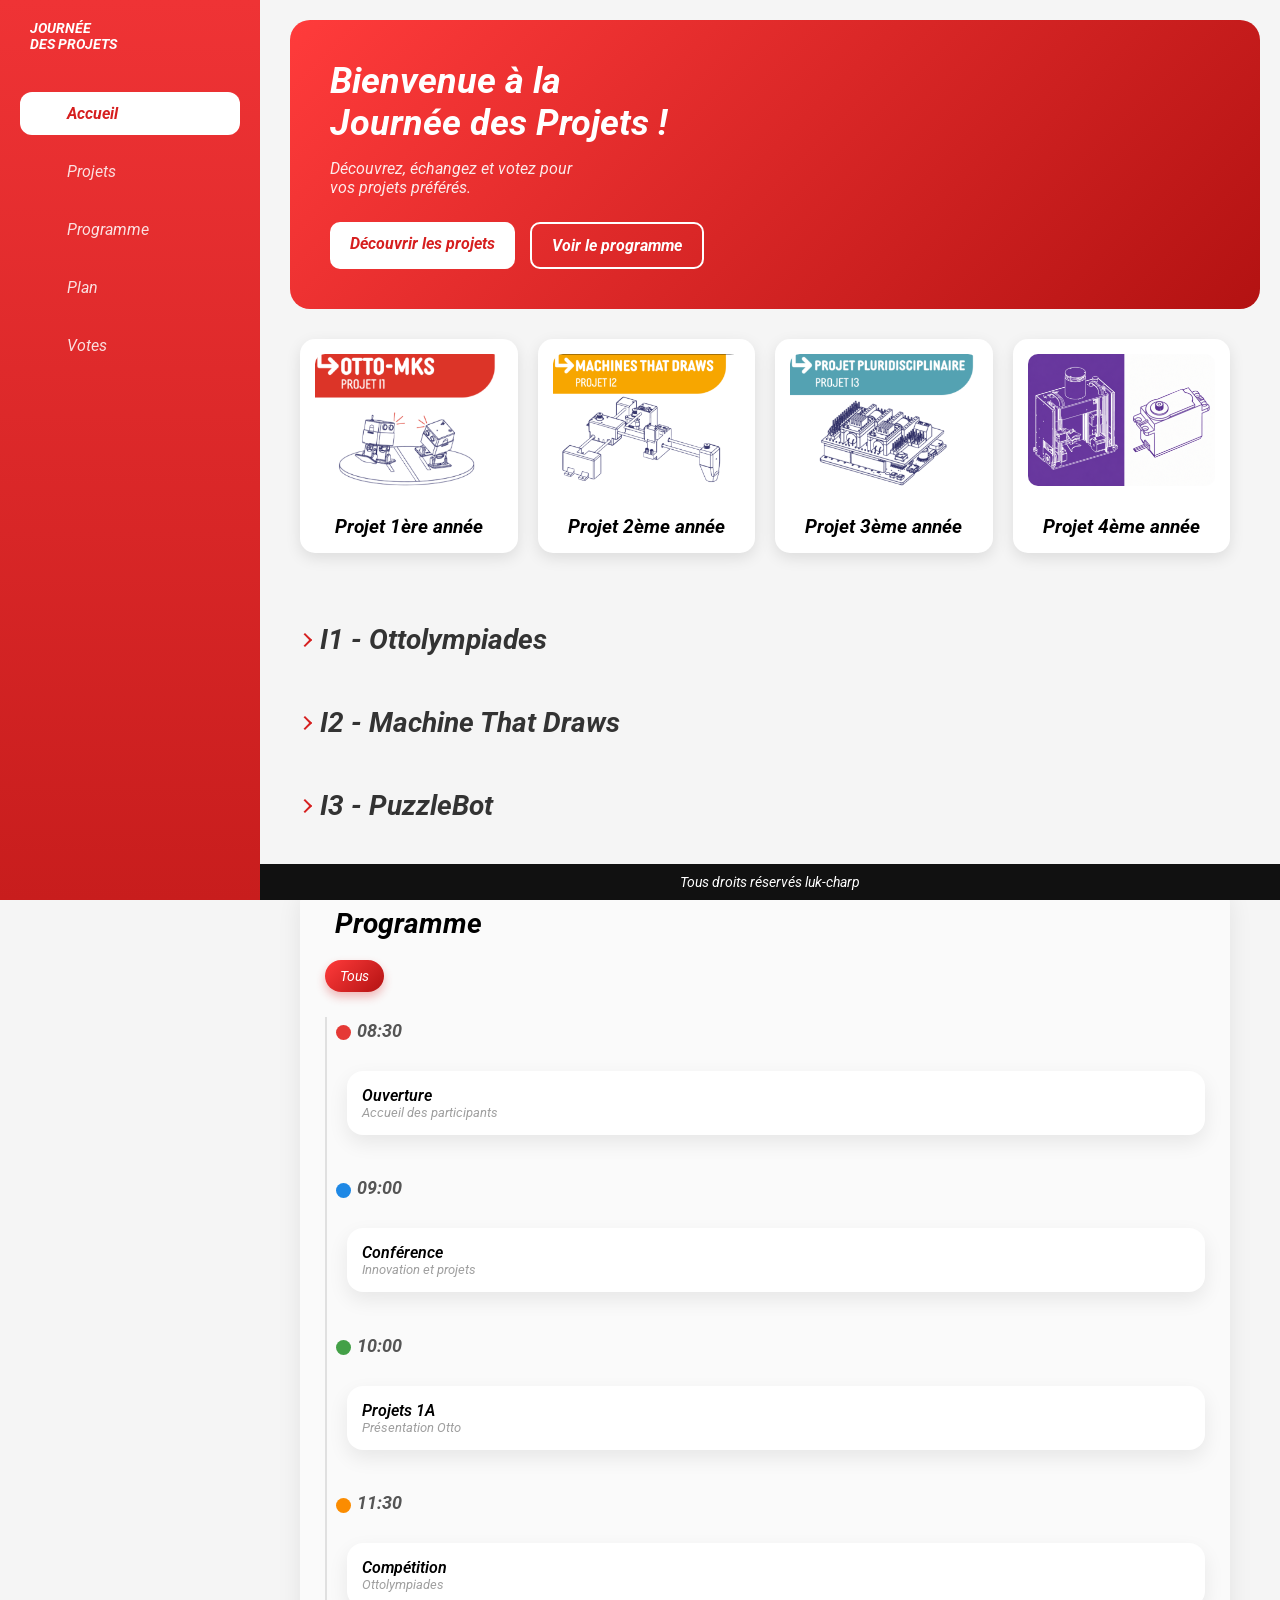
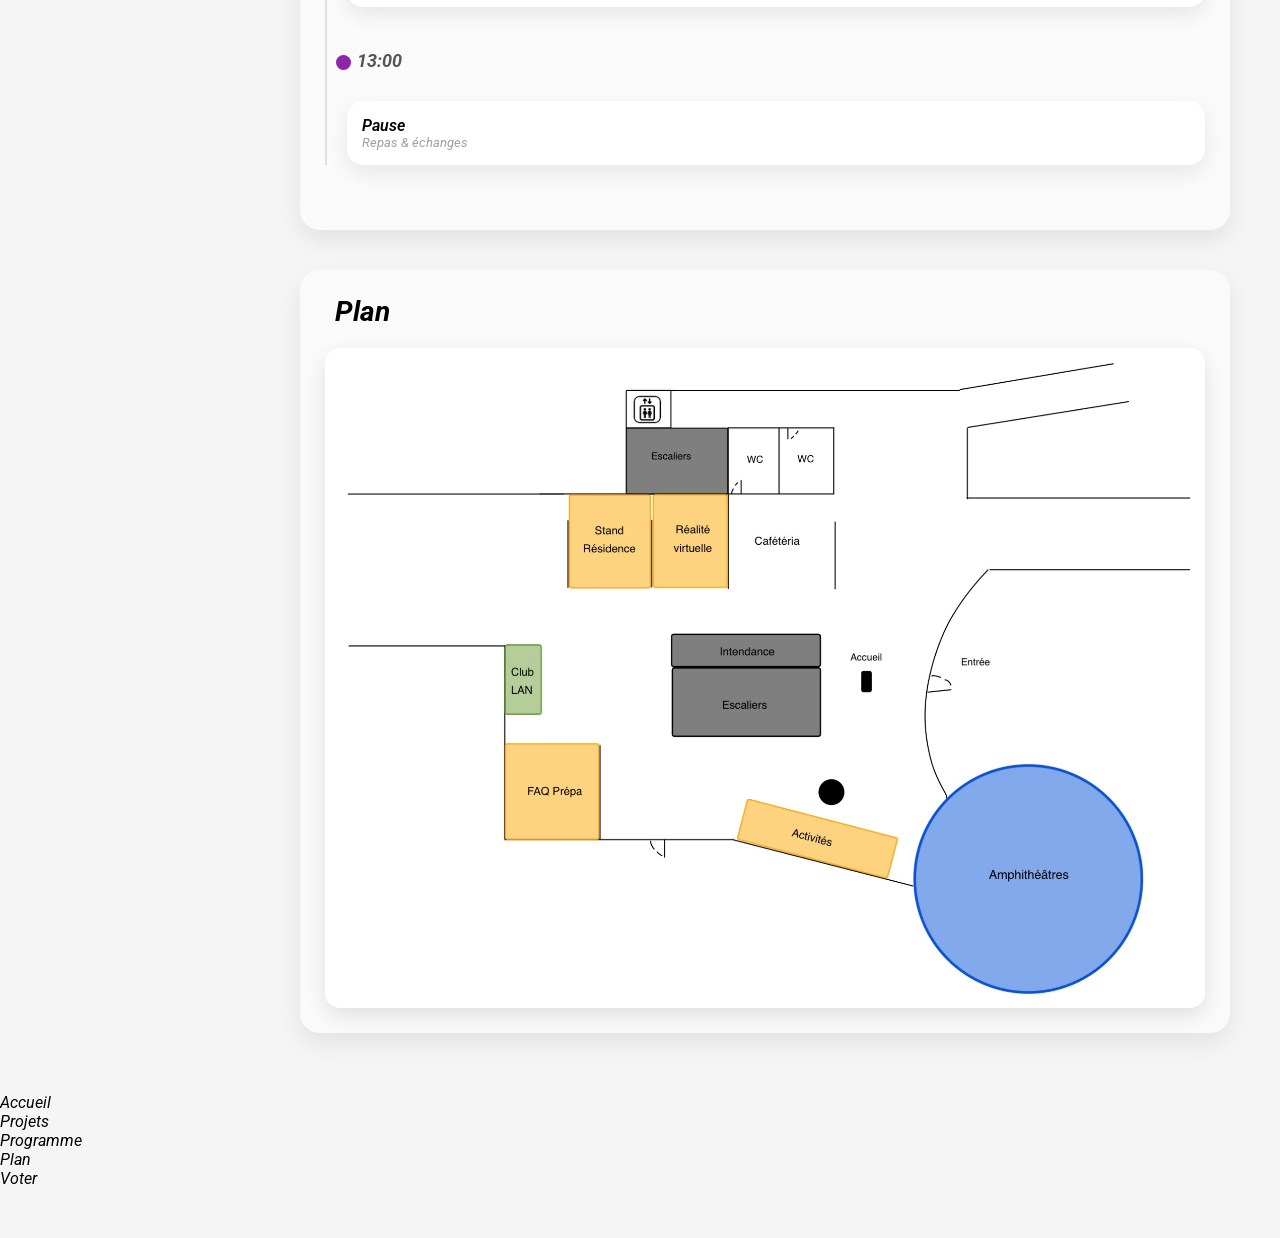
==== commit 20a12084: "fzd" ====
--- a/page2.html
+++ b/page2.html
@@ -54,13 +54,6 @@
         </ul>
       </div>
 
-      <div class="bottom">
-        <i class="fa-solid fa-user"></i>
-        <div>
-          <strong>Lucas Martin</strong>
-          <p>Élève</p>
-        </div>
-      </div>
     </aside>
 
 
